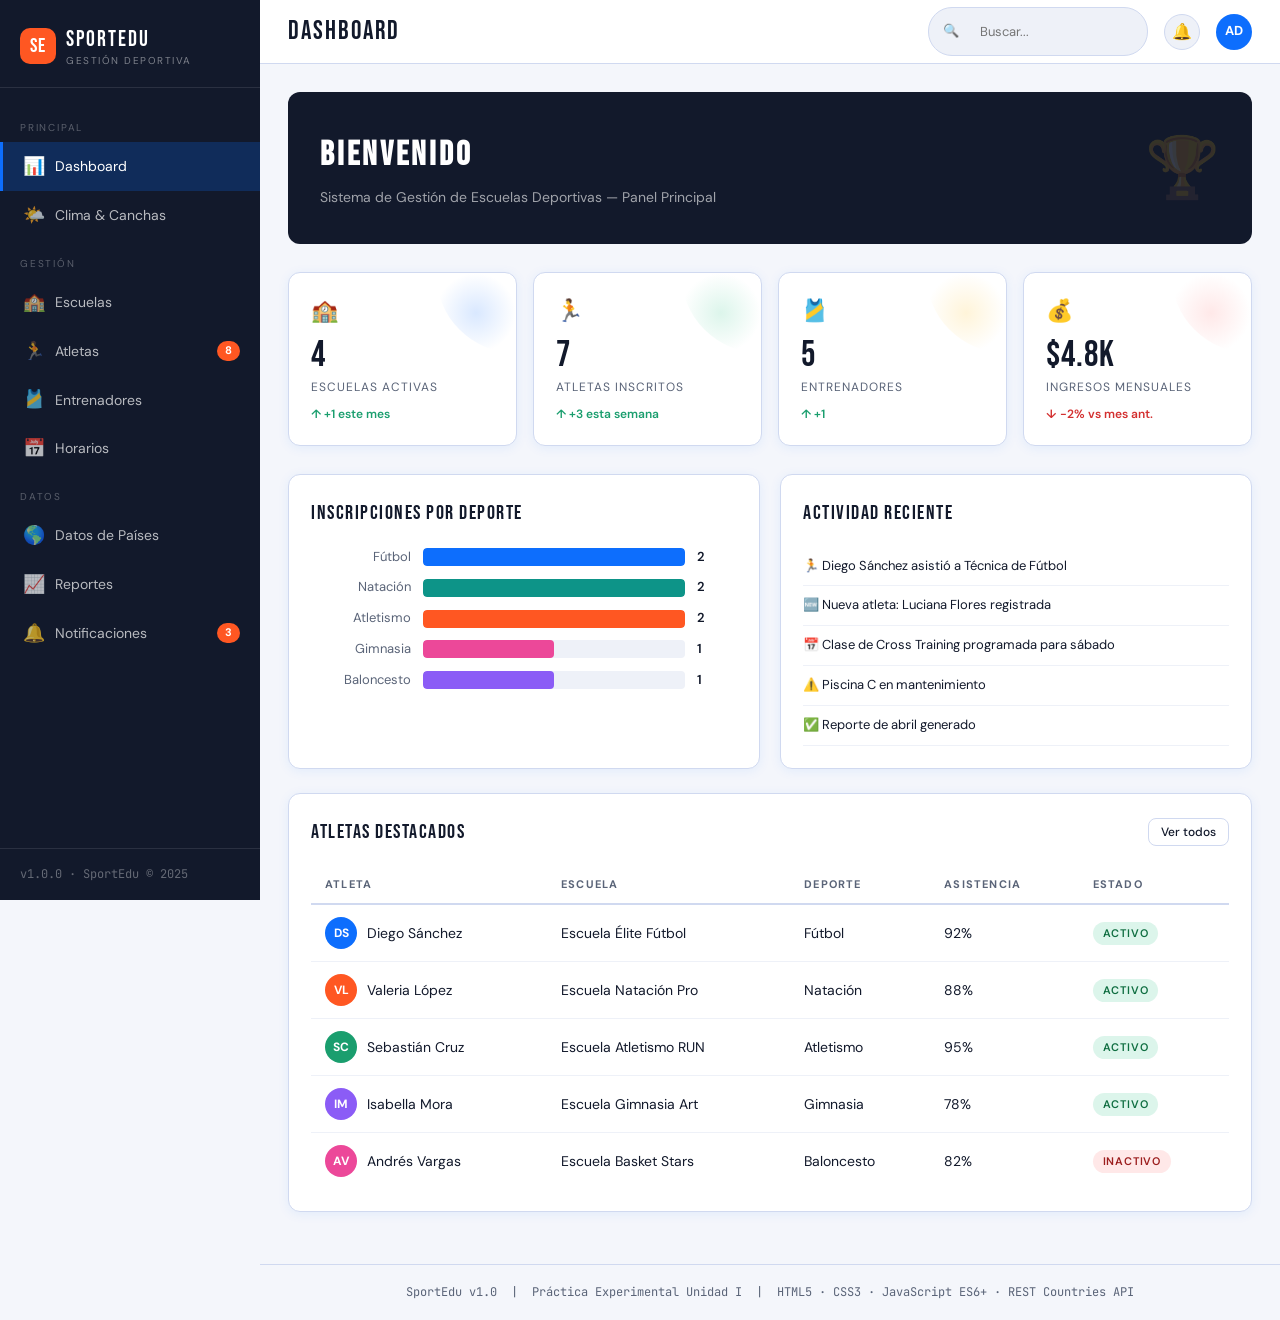
==== index.html @ e8f898c2 "MejoraRaizProyecto" ====
<!DOCTYPE html>
<html lang="es">
<head>
  <meta charset="UTF-8" />
  <meta name="viewport" content="width=device-width, initial-scale=1.0" />
  <title>SportEdu – Gestión de Escuelas Deportivas</title>
  <link rel="preconnect" href="https://fonts.googleapis.com" />
  <link href="https://fonts.googleapis.com/css2?family=Bebas+Neue&family=DM+Sans:ital,wght@0,300;0,400;0,500;0,700;1,400&family=JetBrains+Mono:wght@400;600&display=swap" rel="stylesheet" />
  <link rel="stylesheet" href="css/styles.css" />
</head>
<body>

<!-- ==================== SIDEBAR ==================== -->
<aside id="sidebar">
  <div class="sidebar-logo">
    <div class="logo-icon">SE</div>
    <div>
      <div class="logo-text">SportEdu</div>
      <div class="logo-sub">Gestión Deportiva</div>
    </div>
  </div>
  <nav>
    <div class="nav-section">Principal</div>
    <div class="nav-item active" onclick="navigate('dashboard')">
      <span class="ni">📊</span> Dashboard
    </div>
    <div class="nav-item" onclick="navigate('clima')">
      <span class="ni">🌤️</span> Clima & Canchas
    </div>

    <div class="nav-section">Gestión</div>
    <div class="nav-item" onclick="navigate('escuelas')">
      <span class="ni">🏫</span> Escuelas
    </div>
    <div class="nav-item" onclick="navigate('atletas')">
      <span class="ni">🏃</span> Atletas <span class="nav-badge" id="badge-atletas">24</span>
    </div>
    <div class="nav-item" onclick="navigate('entrenadores')">
      <span class="ni">🎽</span> Entrenadores
    </div>
    <div class="nav-item" onclick="navigate('horarios')">
      <span class="ni">📅</span> Horarios
    </div>

    <div class="nav-section">Datos</div>
    <div class="nav-item" onclick="navigate('paises')">
      <span class="ni">🌎</span> Datos de Países
    </div>
    <div class="nav-item" onclick="navigate('reportes')">
      <span class="ni">📈</span> Reportes
    </div>
    <div class="nav-item" onclick="navigate('notificaciones')">
      <span class="ni">🔔</span> Notificaciones <span class="nav-badge">3</span>
    </div>
  </nav>
  <div class="sidebar-footer">v1.0.0 · SportEdu © 2025</div>
</aside>

<!-- ==================== MAIN ==================== -->
<div id="main">
  <header>
    <button class="header-btn hamburger" onclick="toggleSidebar()" title="Menú">☰</button>
    <span class="page-title" id="header-title">DASHBOARD</span>
    <div class="header-spacer"></div>
    <div class="search-box">
      <span>🔍</span>
      <input type="text" placeholder="Buscar..." id="global-search" onkeyup="globalSearch(this.value)" />
    </div>
    <button class="header-btn" onclick="navigate('notificaciones')" title="Notificaciones">🔔</button>
    <div class="avatar" title="Admin">AD</div>
  </header>

  <main id="content">

    <!-- ===================== DASHBOARD ===================== -->
    <section id="sec-dashboard" class="section active">
      <div class="page-hero">
        <div>
          <h1>BIENVENIDO</h1>
          <p>Sistema de Gestión de Escuelas Deportivas — Panel Principal</p>
        </div>
        <div class="hero-icon">🏆</div>
      </div>

      <div class="kpi-grid">
        <div class="kpi-card" style="--kpi-color:#d9e8ff">
          <div class="kpi-icon">🏫</div>
          <div class="kpi-val" id="kpi-escuelas">5</div>
          <div class="kpi-lbl">Escuelas Activas</div>
          <div class="kpi-trend up">↑ +1 este mes</div>
        </div>
        <div class="kpi-card" style="--kpi-color:#dcf5eb">
          <div class="kpi-icon">🏃</div>
          <div class="kpi-val" id="kpi-atletas">24</div>
          <div class="kpi-lbl">Atletas Inscritos</div>
          <div class="kpi-trend up">↑ +3 esta semana</div>
        </div>
        <div class="kpi-card" style="--kpi-color:#fff4d9">
          <div class="kpi-icon">🎽</div>
          <div class="kpi-val" id="kpi-entrenadores">8</div>
          <div class="kpi-lbl">Entrenadores</div>
          <div class="kpi-trend up">↑ +1</div>
        </div>
        <div class="kpi-card" style="--kpi-color:#ffe8e8">
          <div class="kpi-icon">💰</div>
          <div class="kpi-val">$4.8k</div>
          <div class="kpi-lbl">Ingresos Mensuales</div>
          <div class="kpi-trend down">↓ -2% vs mes ant.</div>
        </div>
      </div>

      <div class="two-col">
        <div class="card">
          <div class="card-header">
            <div class="card-title">INSCRIPCIONES POR DEPORTE</div>
          </div>
          <div class="bar-chart" id="bar-chart-sports"></div>
        </div>
        <div class="card">
          <div class="card-header">
            <div class="card-title">ACTIVIDAD RECIENTE</div>
          </div>
          <div id="actividad-list"></div>
        </div>
      </div>

      <div class="card">
        <div class="card-header">
          <div class="card-title">ATLETAS DESTACADOS</div>
          <button class="btn btn-outline btn-sm" onclick="navigate('atletas')">Ver todos</button>
        </div>
        <table>
          <thead><tr><th>Atleta</th><th>Escuela</th><th>Deporte</th><th>Asistencia</th><th>Estado</th></tr></thead>
          <tbody id="dash-atletas-table"></tbody>
        </table>
      </div>
    </section>

    <!-- ===================== CLIMA ===================== -->
    <section id="sec-clima" class="section">
      <div class="page-hero">
        <div><h1>CLIMA & CANCHAS</h1><p>Condiciones climáticas para la práctica deportiva</p></div>
        <div class="hero-icon">🌤️</div>
      </div>
      <div class="two-col">
        <div>
          <div class="weather-card" id="weather-card">
            <div class="loading"><div class="spinner"></div>Cargando clima...</div>
          </div>
          <div class="card" style="margin-top:20px">
            <div class="card-header"><div class="card-title">ESTADO DE CANCHAS</div></div>
            <table>
              <thead><tr><th>Cancha</th><th>Deporte</th><th>Capacidad</th><th>Estado</th></tr></thead>
              <tbody>
                <tr><td>Cancha A1</td><td>Fútbol</td><td>22</td><td><span class="badge badge-success">Disponible</span></td></tr>
                <tr><td>Cancha B2</td><td>Baloncesto</td><td>10</td><td><span class="badge badge-success">Disponible</span></td></tr>
                <tr><td>Piscina C</td><td>Natación</td><td>16</td><td><span class="badge badge-warning">Mantenimiento</span></td></tr>
                <tr><td>Pista D</td><td>Atletismo</td><td>30</td><td><span class="badge badge-success">Disponible</span></td></tr>
                <tr><td>Gimnasio E</td><td>Gimnasia</td><td>20</td><td><span class="badge badge-danger">Ocupada</span></td></tr>
              </tbody>
            </table>
          </div>
        </div>
        <div class="card">
          <div class="card-header"><div class="card-title">CONDICIÓN PARA ENTRENAMIENTO</div></div>
          <p class="text-muted" style="margin-bottom:16px">Basado en las condiciones actuales del clima:</p>
          <div id="condicion-list"></div>
        </div>
      </div>
    </section>

    <!-- ===================== ESCUELAS ===================== -->
    <section id="sec-escuelas" class="section">
      <div class="page-hero">
        <div><h1>ESCUELAS DEPORTIVAS</h1><p>Gestión de centros de entrenamiento</p></div>
        <div class="hero-icon">🏫</div>
      </div>
      <div class="card">
        <div class="card-header">
          <div class="card-title">LISTA DE ESCUELAS</div>
          <button class="btn btn-primary" onclick="openModal('modal-escuela')">+ Nueva Escuela</button>
        </div>
        <table>
          <thead><tr><th>Nombre</th><th>Deporte</th><th>Director</th><th>Atletas</th><th>Capacidad</th><th>Estado</th><th>Acciones</th></tr></thead>
          <tbody id="escuelas-table"></tbody>
        </table>
      </div>
    </section>

    <!-- ===================== ATLETAS ===================== -->
    <section id="sec-atletas" class="section">
      <div class="page-hero">
        <div><h1>ATLETAS</h1><p>Registro y seguimiento de deportistas</p></div>
        <div class="hero-icon">🏃</div>
      </div>
      <div class="card">
        <div class="card-header">
          <div class="card-title">REGISTRO DE ATLETAS</div>
          <div style="display:flex;gap:10px">
            <select id="filtro-deporte" onchange="filtrarAtletas()">
              <option value="">Todos los deportes</option>
              <option value="Fútbol">Fútbol</option>
              <option value="Natación">Natación</option>
              <option value="Atletismo">Atletismo</option>
              <option value="Baloncesto">Baloncesto</option>
              <option value="Gimnasia">Gimnasia</option>
            </select>
            <button class="btn btn-primary" onclick="openModal('modal-atleta')">+ Nuevo Atleta</button>
          </div>
        </div>
        <table>
          <thead><tr><th>Atleta</th><th>Edad</th><th>Deporte</th><th>Escuela</th><th>Asistencia</th><th>Estado</th><th>Acciones</th></tr></thead>
          <tbody id="atletas-table"></tbody>
        </table>
      </div>
    </section>

    <!-- ===================== ENTRENADORES ===================== -->
    <section id="sec-entrenadores" class="section">
      <div class="page-hero">
        <div><h1>ENTRENADORES</h1><p>Equipo de profesores y técnicos</p></div>
        <div class="hero-icon">🎽</div>
      </div>
      <div class="card">
        <div class="card-header">
          <div class="card-title">EQUIPO TÉCNICO</div>
          <button class="btn btn-primary" onclick="openModal('modal-entrenador')">+ Nuevo Entrenador</button>
        </div>
        <table>
          <thead><tr><th>Entrenador</th><th>Especialidad</th><th>Escuela</th><th>Certificación</th><th>Atletas</th><th>Estado</th><th>Acciones</th></tr></thead>
          <tbody id="entrenadores-table"></tbody>
        </table>
      </div>
    </section>

    <!-- ===================== HORARIOS ===================== -->
    <section id="sec-horarios" class="section">
      <div class="page-hero">
        <div><h1>HORARIOS</h1><p>Planificación semanal de entrenamientos</p></div>
        <div class="hero-icon">📅</div>
      </div>
      <div class="card">
        <div class="card-header">
          <div class="card-title">SEMANA ACTUAL</div>
          <button class="btn btn-primary" onclick="openModal('modal-horario')">+ Nueva Clase</button>
        </div>
        <div class="schedule-grid" id="schedule-grid"></div>
      </div>
    </section>

    <!-- ===================== PAÍSES (API REST COUNTRIES) ===================== -->
    <section id="sec-paises" class="section">
      <div class="page-hero">
        <div><h1>DATOS DE PAÍSES</h1><p>Información de países vía REST Countries API pública</p></div>
        <div class="hero-icon">🌎</div>
      </div>
      <div class="card">
        <div class="card-header">
          <div class="card-title">BÚSQUEDA DE PAÍSES</div>
          <div style="display:flex;gap:10px;align-items:center">
            <input type="text" id="pais-search" placeholder="Buscar país..." style="width:220px" onkeyup="buscarPais(this.value)" />
            <span class="text-muted" id="pais-count"></span>
          </div>
        </div>
        <div class="loading" id="paises-loading"><div class="spinner"></div>Conectando con REST Countries API...</div>
        <div class="api-grid" id="paises-grid" style="display:none"></div>
      </div>
      <div class="card">
        <div class="card-title" style="margin-bottom:14px">ℹ️ FUENTE DE LA API</div>
        <div style="font-size:13px;color:var(--muted);font-family:var(--font-mono)">
          Endpoint: <strong>https://restcountries.com/v3.1/all</strong><br>
          Datos obtenidos en tiempo real • Consumo ES6+ fetch() con async/await
        </div>
      </div>
    </section>

    <!-- ===================== REPORTES ===================== -->
    <section id="sec-reportes" class="section">
      <div class="page-hero">
        <div><h1>REPORTES</h1><p>Estadísticas y análisis de rendimiento</p></div>
        <div class="hero-icon">📈</div>
      </div>
      <div class="two-col">
        <div class="card">
          <div class="card-header"><div class="card-title">INSCRIPCIONES MENSUALES</div></div>
          <div class="bar-chart" id="rep-mensual"></div>
        </div>
        <div class="card">
          <div class="card-header"><div class="card-title">ASISTENCIA PROMEDIO</div></div>
          <div class="bar-chart" id="rep-asistencia"></div>
        </div>
      </div>
      <div class="card">
        <div class="card-header"><div class="card-title">RESUMEN FINANCIERO</div></div>
        <div class="kpi-grid">
          <div class="kpi-card" style="--kpi-color:#dcf5eb"><div class="kpi-icon">💵</div><div class="kpi-val">$4,820</div><div class="kpi-lbl">Ingresos Mayo</div><div class="kpi-trend up">↑ +8%</div></div>
          <div class="kpi-card" style="--kpi-color:#ffe8e8"><div class="kpi-icon">💸</div><div class="kpi-val">$2,150</div><div class="kpi-lbl">Gastos Mayo</div><div class="kpi-trend down">↓ -3%</div></div>
          <div class="kpi-card" style="--kpi-color:#d9e8ff"><div class="kpi-icon">📊</div><div class="kpi-val">$2,670</div><div class="kpi-lbl">Utilidad Neta</div><div class="kpi-trend up">↑ +15%</div></div>
          <div class="kpi-card" style="--kpi-color:#fff4d9"><div class="kpi-icon">🎯</div><div class="kpi-val">92%</div><div class="kpi-lbl">Meta Alcanzada</div><div class="kpi-trend up">↑ +7%</div></div>
        </div>
      </div>
    </section>

    <!-- ===================== NOTIFICACIONES ===================== -->
    <section id="sec-notificaciones" class="section">
      <div class="page-hero">
        <div><h1>NOTIFICACIONES</h1><p>Alertas y avisos del sistema</p></div>
        <div class="hero-icon">🔔</div>
      </div>
      <div class="card">
        <div class="card-header"><div class="card-title">NOTIFICACIONES RECIENTES</div><button class="btn btn-outline btn-sm" onclick="marcarLeidas()">Marcar todas leídas</button></div>
        <div class="notif-list" id="notif-list"></div>
      </div>
    </section>

  </main><!-- /content -->

  <footer>SportEdu v1.0 &nbsp;|&nbsp; Práctica Experimental Unidad I &nbsp;|&nbsp; HTML5 · CSS3 · JavaScript ES6+ · REST Countries API</footer>
</div><!-- /main -->

<!-- ==================== MODALES ==================== -->

<!-- Modal Escuela -->
<div class="modal-overlay" id="modal-escuela">
  <div class="modal">
    <div class="modal-header">
      <div class="modal-title">NUEVA ESCUELA</div>
      <span class="modal-close" onclick="closeModal('modal-escuela')">✕</span>
    </div>
    <div class="form-grid">
      <div class="form-group"><label>Nombre de la Escuela</label><input type="text" id="esc-nombre" placeholder="Ej: Escuela de Fútbol Élite" /></div>
      <div class="form-group"><label>Deporte Principal</label>
        <select id="esc-deporte"><option>Fútbol</option><option>Natación</option><option>Atletismo</option><option>Baloncesto</option><option>Gimnasia</option></select>
      </div>
      <div class="form-group"><label>Director</label><input type="text" id="esc-director" placeholder="Nombre del director" /></div>
      <div class="form-group"><label>Capacidad Máxima</label><input type="number" id="esc-capacidad" placeholder="30" /></div>
      <div class="form-group full"><label>Descripción</label><textarea id="esc-desc" placeholder="Descripción de la escuela..."></textarea></div>
    </div>
    <div class="modal-footer">
      <button class="btn btn-outline" onclick="closeModal('modal-escuela')">Cancelar</button>
      <button class="btn btn-primary" onclick="guardarEscuela()">Guardar Escuela</button>
    </div>
  </div>
</div>

<!-- Modal Atleta -->
<div class="modal-overlay" id="modal-atleta">
  <div class="modal">
    <div class="modal-header">
      <div class="modal-title">NUEVO ATLETA</div>
      <span class="modal-close" onclick="closeModal('modal-atleta')">✕</span>
    </div>
    <div class="form-grid">
      <div class="form-group"><label>Nombres</label><input type="text" id="atl-nombre" placeholder="Nombres" /></div>
      <div class="form-group"><label>Apellidos</label><input type="text" id="atl-apellido" placeholder="Apellidos" /></div>
      <div class="form-group"><label>Fecha de Nacimiento</label><input type="date" id="atl-fecha" /></div>
      <div class="form-group"><label>Deporte</label>
        <select id="atl-deporte"><option>Fútbol</option><option>Natación</option><option>Atletismo</option><option>Baloncesto</option><option>Gimnasia</option></select>
      </div>
      <div class="form-group"><label>Escuela</label>
        <select id="atl-escuela"></select>
      </div>
      <div class="form-group"><label>Nivel</label>
        <select id="atl-nivel"><option>Principiante</option><option>Intermedio</option><option>Avanzado</option><option>Élite</option></select>
      </div>
      <div class="form-group"><label>Email (Tutor)</label><input type="email" id="atl-email" placeholder="email@ejemplo.com" /></div>
      <div class="form-group"><label>Teléfono</label><input type="tel" id="atl-tel" placeholder="0999-999-999" /></div>
    </div>
    <div class="modal-footer">
      <button class="btn btn-outline" onclick="closeModal('modal-atleta')">Cancelar</button>
      <button class="btn btn-primary" onclick="guardarAtleta()">Registrar Atleta</button>
    </div>
  </div>
</div>

<!-- Modal Entrenador -->
<div class="modal-overlay" id="modal-entrenador">
  <div class="modal">
    <div class="modal-header">
      <div class="modal-title">NUEVO ENTRENADOR</div>
      <span class="modal-close" onclick="closeModal('modal-entrenador')">✕</span>
    </div>
    <div class="form-grid">
      <div class="form-group"><label>Nombre Completo</label><input type="text" id="ent-nombre" placeholder="Nombre completo" /></div>
      <div class="form-group"><label>Especialidad</label>
        <select id="ent-esp"><option>Fútbol</option><option>Natación</option><option>Atletismo</option><option>Baloncesto</option><option>Gimnasia</option></select>
      </div>
      <div class="form-group"><label>Escuela Asignada</label><select id="ent-escuela"></select></div>
      <div class="form-group"><label>Certificación</label>
        <select id="ent-cert"><option>Nivel A</option><option>Nivel B</option><option>Nivel C</option><option>FIFA Pro</option><option>FINA</option></select>
      </div>
      <div class="form-group"><label>Email</label><input type="email" id="ent-email" placeholder="email@ejemplo.com" /></div>
      <div class="form-group"><label>Salario Mensual ($)</label><input type="number" id="ent-salario" placeholder="800" /></div>
    </div>
    <div class="modal-footer">
      <button class="btn btn-outline" onclick="closeModal('modal-entrenador')">Cancelar</button>
      <button class="btn btn-primary" onclick="guardarEntrenador()">Registrar Entrenador</button>
    </div>
  </div>
</div>

<!-- Modal Horario -->
<div class="modal-overlay" id="modal-horario">
  <div class="modal">
    <div class="modal-header">
      <div class="modal-title">NUEVA CLASE</div>
      <span class="modal-close" onclick="closeModal('modal-horario')">✕</span>
    </div>
    <div class="form-grid">
      <div class="form-group"><label>Nombre de la Clase</label><input type="text" id="hor-nombre" placeholder="Ej: Técnica de Natación" /></div>
      <div class="form-group"><label>Deporte</label>
        <select id="hor-deporte"><option>Fútbol</option><option>Natación</option><option>Atletismo</option><option>Baloncesto</option><option>Gimnasia</option></select>
      </div>
      <div class="form-group"><label>Día</label>
        <select id="hor-dia"><option>Lun</option><option>Mar</option><option>Mié</option><option>Jue</option><option>Vie</option><option>Sáb</option><option>Dom</option></select>
      </div>
      <div class="form-group"><label>Hora</label><input type="time" id="hor-hora" value="08:00" /></div>
      <div class="form-group"><label>Entrenador</label><select id="hor-entrenador"></select></div>
      <div class="form-group"><label>Cancha / Lugar</label><input type="text" id="hor-lugar" placeholder="Ej: Cancha A1" /></div>
    </div>
    <div class="modal-footer">
      <button class="btn btn-outline" onclick="closeModal('modal-horario')">Cancelar</button>
      <button class="btn btn-primary" onclick="guardarHorario()">Guardar Clase</button>
    </div>
  </div>
</div>

<!-- Toast Container -->
<div id="toast-container"></div>
<!-- ==================== JAVASCRIPT ES6+ ==================== -->
<script src="js/script.js"></script>
</body>
</html>
---- css/styles.css ----
/* ===== DESIGN TOKENS ===== */
    :root {
      --brand:       #0d6efd;
      --brand-dark:  #0a4fa8;
      --brand-light: #d9e8ff;
      --accent:      #ff5722;
      --accent-d:    #bf3a0d;
      --success:     #1a9e6e;
      --warning:     #e09300;
      --danger:      #d32f2f;
      --bg:          #f4f6fb;
      --surface:     #ffffff;
      --surface2:    #eef1f8;
      --border:      #d0d9f0;
      --text:        #12192b;
      --muted:       #5a6478;
      --radius:      12px;
      --radius-sm:   8px;
      --shadow:      0 2px 12px rgba(13,110,253,.08);
      --shadow-md:   0 4px 24px rgba(13,110,253,.14);
      --font:        'DM Sans', sans-serif;
      --font-display:'Bebas Neue', sans-serif;
      --font-mono:   'JetBrains Mono', monospace;
      --nav-w:       260px;
      --header-h:    64px;
    }
    *, *::before, *::after { box-sizing: border-box; margin: 0; padding: 0; }

    body {
      font-family: var(--font);
      background: var(--bg);
      color: var(--text);
      display: flex;
      min-height: 100vh;
      font-size: 15px;
      line-height: 1.6;
    }

    /* ===== SIDEBAR ===== */
    #sidebar {
      width: var(--nav-w);
      background: var(--text);
      color: #fff;
      display: flex;
      flex-direction: column;
      position: fixed;
      top: 0; left: 0; bottom: 0;
      z-index: 100;
      transition: transform .28s ease;
    }
    .sidebar-logo {
      display: flex; align-items: center; gap: 10px;
      padding: 22px 20px 18px;
      border-bottom: 1px solid rgba(255,255,255,.1);
    }
    .logo-icon {
      width: 36px; height: 36px; border-radius: 10px;
      background: var(--accent);
      display: flex; align-items: center; justify-content: center;
      font-family: var(--font-display);
      font-size: 20px; color: #fff; letter-spacing: 1px;
    }
    .logo-text { font-family: var(--font-display); font-size: 22px; letter-spacing: 2px; color: #fff; }
    .logo-sub  { font-size: 10px; color: rgba(255,255,255,.45); letter-spacing: 1.5px; text-transform: uppercase; margin-top: -4px; }

    nav { flex: 1; overflow-y: auto; padding: 16px 0; }
    .nav-section { font-size: 10px; text-transform: uppercase; letter-spacing: 1.8px; color: rgba(255,255,255,.3); padding: 16px 20px 6px; }
    .nav-item {
      display: flex; align-items: center; gap: 10px;
      padding: 10px 20px; cursor: pointer; border-radius: 0;
      color: rgba(255,255,255,.7);
      font-size: 14px; font-weight: 400;
      transition: all .18s;
      border-left: 3px solid transparent;
    }
    .nav-item:hover { background: rgba(255,255,255,.07); color: #fff; }
    .nav-item.active { background: rgba(13,110,253,.22); color: #fff; border-left-color: var(--brand); }
    .nav-item .ni { font-size: 18px; }
    .nav-badge {
      margin-left: auto; background: var(--accent);
      border-radius: 20px; padding: 1px 8px;
      font-size: 11px; color: #fff; font-weight: 700;
    }
    .sidebar-footer {
      padding: 16px 20px;
      border-top: 1px solid rgba(255,255,255,.1);
      font-size: 12px; color: rgba(255,255,255,.35);
      font-family: var(--font-mono);
    }

    /* ===== MAIN LAYOUT ===== */
    #main { margin-left: var(--nav-w); flex: 1; display: flex; flex-direction: column; min-height: 100vh; }

    /* ===== TOPBAR ===== */
    header {
      height: var(--header-h);
      background: var(--surface);
      border-bottom: 1px solid var(--border);
      display: flex; align-items: center; gap: 16px;
      padding: 0 28px;
      position: sticky; top: 0; z-index: 50;
    }
    .page-title { font-family: var(--font-display); font-size: 26px; letter-spacing: 2px; color: var(--text); }
    .header-spacer { flex: 1; }
    .search-box {
      display: flex; align-items: center; gap: 8px;
      background: var(--surface2); border: 1px solid var(--border);
      border-radius: 24px; padding: 6px 14px; width: 220px;
      font-size: 13px; color: var(--muted);
    }
    .search-box input {
      border: none; background: transparent; outline: none;
      font-family: var(--font); font-size: 13px; color: var(--text); width: 100%;
    }
    .header-btn {
      width: 36px; height: 36px; border-radius: 50%;
      background: var(--surface2); border: 1px solid var(--border);
      display: flex; align-items: center; justify-content: center;
      cursor: pointer; font-size: 16px; color: var(--muted);
      transition: all .18s;
    }
    .header-btn:hover { background: var(--brand-light); color: var(--brand); border-color: var(--brand); }
    .avatar {
      width: 36px; height: 36px; border-radius: 50%;
      background: var(--brand); color: #fff;
      display: flex; align-items: center; justify-content: center;
      font-size: 13px; font-weight: 700; cursor: pointer;
    }

    /* ===== CONTENT ===== */
    #content { flex: 1; padding: 28px; }

    .section { display: none; }
    .section.active { display: block; }

    /* ===== KPI CARDS ===== */
    .kpi-grid { display: grid; grid-template-columns: repeat(auto-fit, minmax(180px,1fr)); gap: 16px; margin-bottom: 28px; }
    .kpi-card {
      background: var(--surface); border: 1px solid var(--border);
      border-radius: var(--radius); padding: 20px 22px;
      box-shadow: var(--shadow); position: relative; overflow: hidden;
    }
    .kpi-card::after {
      content: ''; position: absolute; top: 0; right: 0;
      width: 80px; height: 80px;
      background: radial-gradient(circle, var(--kpi-color, var(--brand-light)) 0%, transparent 70%);
      border-radius: 0 0 0 80px;
    }
    .kpi-icon { font-size: 22px; margin-bottom: 10px; color: var(--kpi-color, var(--brand)); }
    .kpi-val { font-family: var(--font-display); font-size: 36px; letter-spacing: 1px; line-height: 1; }
    .kpi-lbl { font-size: 12px; color: var(--muted); margin-top: 4px; text-transform: uppercase; letter-spacing: 1px; }
    .kpi-trend { font-size: 12px; font-weight: 600; margin-top: 8px; }
    .kpi-trend.up { color: var(--success); }
    .kpi-trend.down { color: var(--danger); }

    /* ===== TABLES ===== */
    .card {
      background: var(--surface); border: 1px solid var(--border);
      border-radius: var(--radius); padding: 22px;
      box-shadow: var(--shadow); margin-bottom: 24px;
    }
    .card-header {
      display: flex; align-items: center; justify-content: space-between;
      margin-bottom: 18px;
    }
    .card-title { font-family: var(--font-display); font-size: 20px; letter-spacing: 1.5px; }
    .btn {
      display: inline-flex; align-items: center; gap: 6px;
      padding: 8px 18px; border-radius: var(--radius-sm);
      font-family: var(--font); font-size: 13px; font-weight: 500;
      cursor: pointer; border: none; transition: all .18s;
    }
    .btn-primary { background: var(--brand); color: #fff; }
    .btn-primary:hover { background: var(--brand-dark); }
    .btn-outline { background: transparent; border: 1px solid var(--border); color: var(--text); }
    .btn-outline:hover { background: var(--surface2); }
    .btn-danger { background: var(--danger); color: #fff; }
    .btn-sm { padding: 5px 12px; font-size: 12px; }

    table { width: 100%; border-collapse: collapse; }
    th {
      text-align: left; padding: 10px 14px;
      font-size: 11px; text-transform: uppercase; letter-spacing: 1.2px;
      color: var(--muted); border-bottom: 2px solid var(--border);
    }
    td { padding: 12px 14px; border-bottom: 1px solid var(--surface2); font-size: 14px; vertical-align: middle; }
    tr:last-child td { border-bottom: none; }
    tr:hover td { background: var(--surface2); }

    .badge {
      display: inline-block; padding: 3px 10px;
      border-radius: 20px; font-size: 11px; font-weight: 600;
      text-transform: uppercase; letter-spacing: .8px;
    }
    .badge-success { background: #dcf5eb; color: #0f6e41; }
    .badge-warning { background: #fff4d9; color: #a36200; }
    .badge-danger  { background: #ffe8e8; color: #9c1e1e; }
    .badge-info    { background: #dbeafe; color: #1e40af; }
    .badge-purple  { background: #ede9fe; color: #5b21b6; }

    .actions { display: flex; gap: 6px; }

    /* ===== FORM ===== */
    .form-grid { display: grid; grid-template-columns: 1fr 1fr; gap: 16px; }
    .form-group { display: flex; flex-direction: column; gap: 6px; }
    .form-group.full { grid-column: 1/-1; }
    label { font-size: 13px; font-weight: 500; color: var(--muted); }
    input, select, textarea {
      padding: 9px 13px; border: 1px solid var(--border);
      border-radius: var(--radius-sm); font-family: var(--font); font-size: 14px;
      outline: none; background: var(--surface); color: var(--text);
      transition: border-color .18s;
    }
    input:focus, select:focus, textarea:focus { border-color: var(--brand); }
    textarea { resize: vertical; min-height: 80px; }

    /* ===== MODAL ===== */
    .modal-overlay {
      display: none; position: fixed; inset: 0;
      background: rgba(12,25,48,.55); z-index: 999;
      align-items: center; justify-content: center;
    }
    .modal-overlay.open { display: flex; }
    .modal {
      background: var(--surface); border-radius: var(--radius);
      padding: 30px; width: min(560px, 96vw); max-height: 90vh;
      overflow-y: auto; box-shadow: var(--shadow-md);
      animation: slideUp .25s ease;
    }
    @keyframes slideUp { from { opacity:0; transform: translateY(24px); } to { opacity:1; transform: none; } }
    .modal-header { display: flex; align-items: center; justify-content: space-between; margin-bottom: 22px; }
    .modal-title { font-family: var(--font-display); font-size: 22px; letter-spacing: 1.5px; }
    .modal-close { font-size: 22px; cursor: pointer; color: var(--muted); line-height: 1; }
    .modal-footer { display: flex; gap: 10px; justify-content: flex-end; margin-top: 22px; }

    /* ===== WEATHER WIDGET ===== */
    .weather-card {
      background: linear-gradient(135deg, #1565c0 0%, #0d47a1 100%);
      color: #fff; border-radius: var(--radius); padding: 22px;
      box-shadow: var(--shadow-md);
    }
    .weather-main { display: flex; align-items: center; gap: 16px; margin-bottom: 12px; }
    .weather-temp { font-family: var(--font-display); font-size: 56px; line-height: 1; }
    .weather-icon { font-size: 48px; }
    .weather-desc { font-size: 16px; opacity: .85; }
    .weather-meta { font-size: 13px; opacity: .7; margin-top: 4px; }
    .weather-details { display: grid; grid-template-columns: repeat(3,1fr); gap: 10px; margin-top: 16px; padding-top: 16px; border-top: 1px solid rgba(255,255,255,.2); }
    .w-detail { text-align: center; }
    .w-detail-val { font-size: 18px; font-weight: 700; }
    .w-detail-lbl { font-size: 11px; opacity: .65; text-transform: uppercase; letter-spacing: .8px; }

    /* ===== SCHEDULE ===== */
    .schedule-grid { display: grid; grid-template-columns: repeat(7,1fr); gap: 8px; }
    .day-col { background: var(--surface2); border-radius: var(--radius-sm); overflow: hidden; }
    .day-header { background: var(--brand); color: #fff; text-align: center; padding: 8px 4px; font-size: 12px; font-weight: 600; }
    .day-body { padding: 6px; }
    .sched-item {
      background: var(--surface); border-left: 3px solid var(--item-color, var(--brand));
      border-radius: 4px; padding: 6px 8px; margin-bottom: 6px; font-size: 11px;
    }
    .sched-item strong { display: block; font-size: 12px; }

    /* ===== STAT CHART (pure CSS) ===== */
    .bar-chart { display: flex; flex-direction: column; gap: 10px; }
    .bar-row { display: flex; align-items: center; gap: 12px; }
    .bar-label { width: 100px; font-size: 13px; color: var(--muted); text-align: right; flex-shrink: 0; }
    .bar-track { flex: 1; background: var(--surface2); border-radius: 4px; height: 18px; overflow: hidden; }
    .bar-fill { height: 100%; background: var(--brand); border-radius: 4px; transition: width .6s ease; }
    .bar-val { width: 40px; font-size: 13px; font-weight: 600; color: var(--text); }

    /* ===== API SECTION ===== */
    .api-grid { display: grid; grid-template-columns: 1fr 1fr; gap: 20px; }
    .fact-card {
      background: var(--surface); border: 1px solid var(--border);
      border-radius: var(--radius); padding: 20px; box-shadow: var(--shadow);
      display: flex; flex-direction: column; gap: 10px;
    }
    .fact-sport { font-family: var(--font-display); font-size: 18px; letter-spacing: 1px; color: var(--brand); }
    .fact-text { font-size: 14px; line-height: 1.6; color: var(--text); }
    .fact-source { font-size: 11px; color: var(--muted); font-family: var(--font-mono); }
    .loading { text-align: center; padding: 40px; color: var(--muted); font-size: 14px; }
    .spinner {
      width: 32px; height: 32px; border: 3px solid var(--border);
      border-top-color: var(--brand); border-radius: 50%;
      animation: spin .8s linear infinite; margin: 0 auto 12px;
    }
    @keyframes spin { to { transform: rotate(360deg); } }

    /* ===== TOAST ===== */
    #toast-container { position: fixed; bottom: 24px; right: 24px; z-index: 9999; display: flex; flex-direction: column; gap: 10px; }
    .toast {
      background: var(--text); color: #fff; padding: 12px 18px;
      border-radius: var(--radius-sm); font-size: 14px; min-width: 220px;
      box-shadow: var(--shadow-md); animation: toastIn .25s ease;
      display: flex; align-items: center; gap: 10px;
    }
    @keyframes toastIn { from { opacity:0; transform: translateY(10px); } to { opacity:1; transform: none; } }
    .toast.success { border-left: 4px solid var(--success); }
    .toast.error   { border-left: 4px solid var(--danger); }

    /* ===== RESPONSIVE ===== */
    @media (max-width: 900px) {
      #sidebar { transform: translateX(-100%); }
      #sidebar.open { transform: none; }
      #main { margin-left: 0; }
      .form-grid { grid-template-columns: 1fr; }
      .api-grid { grid-template-columns: 1fr; }
      .schedule-grid { grid-template-columns: repeat(3,1fr); }
      .kpi-grid { grid-template-columns: repeat(2,1fr); }
    }

    .hamburger { display: none; }
    @media (max-width: 900px) {
      .hamburger { display: flex; }
    }

    /* ===== ATHLETE AVATAR ===== */
    .ath-avatar {
      width: 32px; height: 32px; border-radius: 50%;
      display: inline-flex; align-items: center; justify-content: center;
      font-size: 12px; font-weight: 700; color: #fff;
      flex-shrink: 0;
    }
    .cell-athlete { display: flex; align-items: center; gap: 10px; }

    /* ===== PAGE HERO ===== */
    .page-hero {
      background: var(--text); color: #fff;
      border-radius: var(--radius); padding: 28px 32px;
      margin-bottom: 28px; display: flex; align-items: center; justify-content: space-between;
    }
    .page-hero h1 { font-family: var(--font-display); font-size: 34px; letter-spacing: 3px; }
    .page-hero p { font-size: 14px; color: rgba(255,255,255,.6); margin-top: 4px; }
    .hero-icon { font-size: 60px; opacity: .15; }

    /* ===== PROGRESS BAR ===== */
    .progress { background: var(--surface2); border-radius: 4px; height: 6px; overflow: hidden; }
    .progress-fill { height: 100%; border-radius: 4px; background: var(--brand); }

    /* ===== TABS ===== */
    .tabs { display: flex; gap: 4px; border-bottom: 2px solid var(--border); margin-bottom: 20px; }
    .tab {
      padding: 9px 18px; cursor: pointer; font-size: 14px; font-weight: 500;
      color: var(--muted); border-bottom: 2px solid transparent; margin-bottom: -2px;
      transition: all .18s;
    }
    .tab.active { color: var(--brand); border-bottom-color: var(--brand); }
    .tab-panel { display: none; }
    .tab-panel.active { display: block; }

    /* extra tweaks */
    .two-col { display: grid; grid-template-columns: 1fr 1fr; gap: 20px; }
    @media(max-width:700px){ .two-col { grid-template-columns: 1fr; } }

    select { cursor: pointer; }
    .text-muted { color: var(--muted); font-size: 13px; }

    /* ===== NOTIFICATIONS ===== */
    .notif-list { display: flex; flex-direction: column; gap: 10px; }
    .notif-item {
      display: flex; gap: 14px; padding: 14px;
      background: var(--surface2); border-radius: var(--radius-sm);
      border-left: 3px solid var(--notif-color, var(--brand));
    }
    .notif-body { font-size: 14px; }
    .notif-time { font-size: 12px; color: var(--muted); margin-top: 3px; }

    /* ===== FOOTER ===== */
    footer {
      text-align: center; padding: 18px;
      font-size: 12px; color: var(--muted);
      border-top: 1px solid var(--border);
      font-family: var(--font-mono);
    }
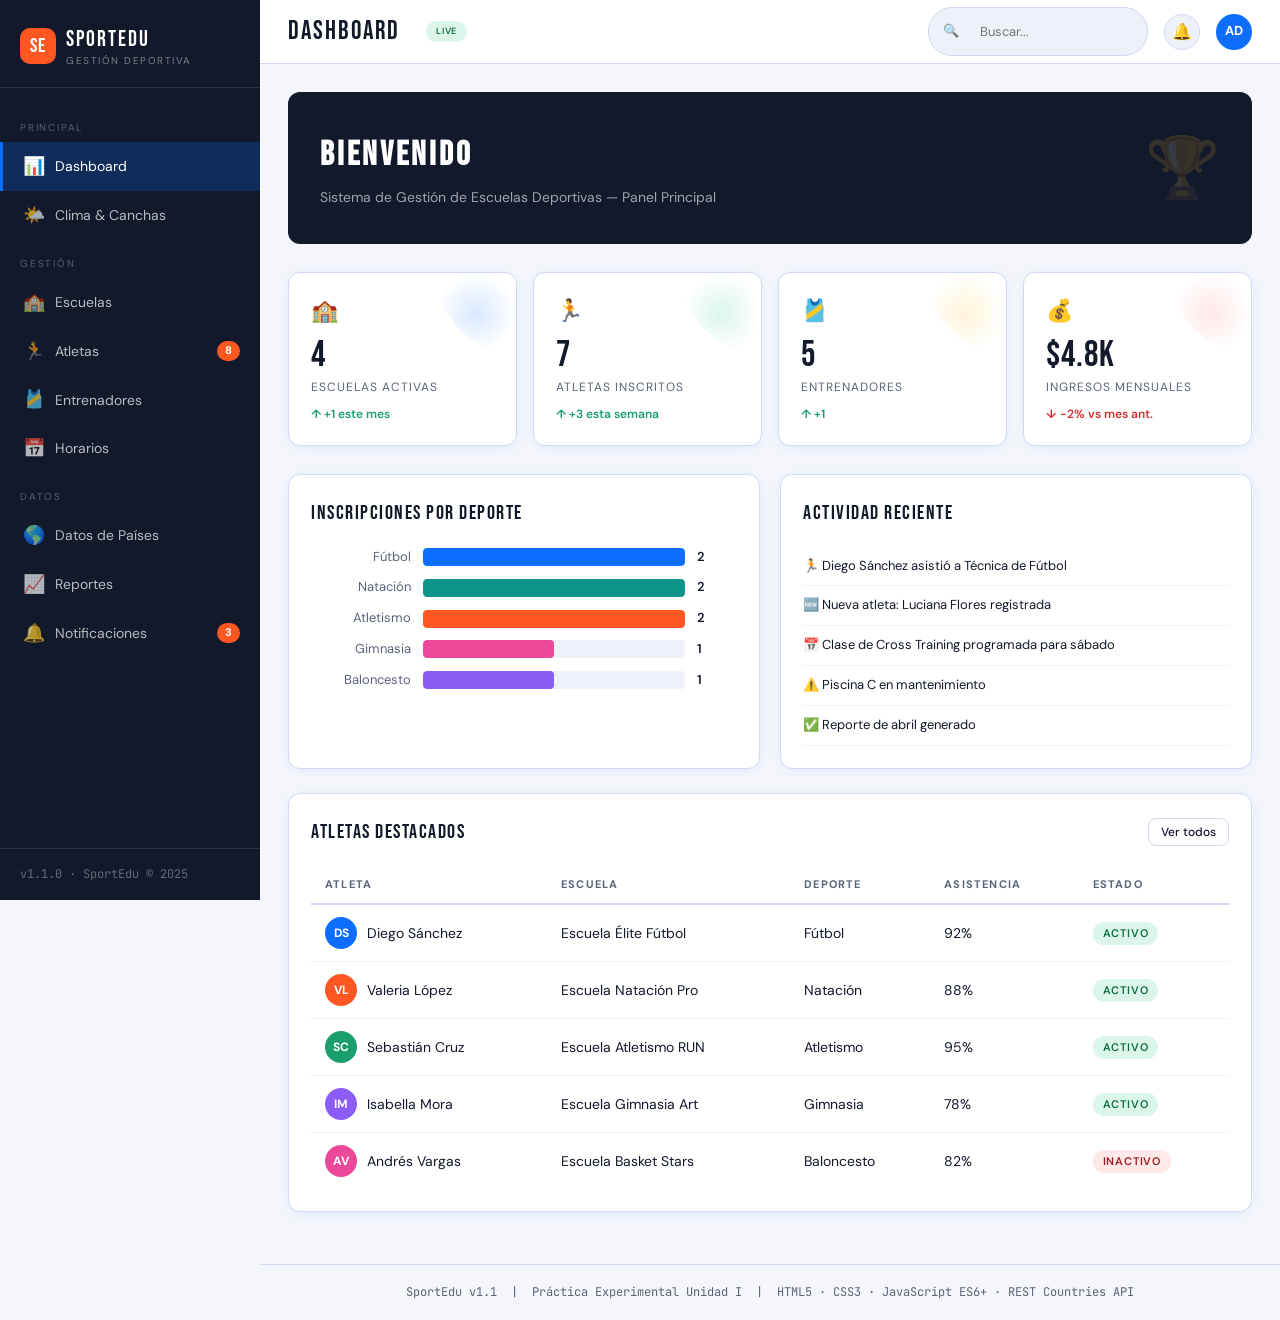
==== commit 8e93bd37: "chore: bump version to 1.1.0 and add live status badge to header" ====
--- a/index.html
+++ b/index.html
@@ -53,7 +53,7 @@
       <span class="ni">🔔</span> Notificaciones <span class="nav-badge">3</span>
     </div>
   </nav>
-  <div class="sidebar-footer">v1.0.0 · SportEdu © 2025</div>
+  <div class="sidebar-footer">v1.1.0 · SportEdu © 2025</div>
 </aside>
 
 <!-- ==================== MAIN ==================== -->
@@ -61,6 +61,7 @@
   <header>
     <button class="header-btn hamburger" onclick="toggleSidebar()" title="Menú">☰</button>
     <span class="page-title" id="header-title">DASHBOARD</span>
+    <span class="badge badge-success" style="margin-left: 10px; font-size: 9px; vertical-align: middle;">LIVE</span>
     <div class="header-spacer"></div>
     <div class="search-box">
       <span>🔍</span>
@@ -315,7 +316,7 @@
 
   </main><!-- /content -->
 
-  <footer>SportEdu v1.0 &nbsp;|&nbsp; Práctica Experimental Unidad I &nbsp;|&nbsp; HTML5 · CSS3 · JavaScript ES6+ · REST Countries API</footer>
+  <footer>SportEdu v1.1 &nbsp;|&nbsp; Práctica Experimental Unidad I &nbsp;|&nbsp; HTML5 · CSS3 · JavaScript ES6+ · REST Countries API</footer>
 </div><!-- /main -->
 
 <!-- ==================== MODALES ==================== -->
